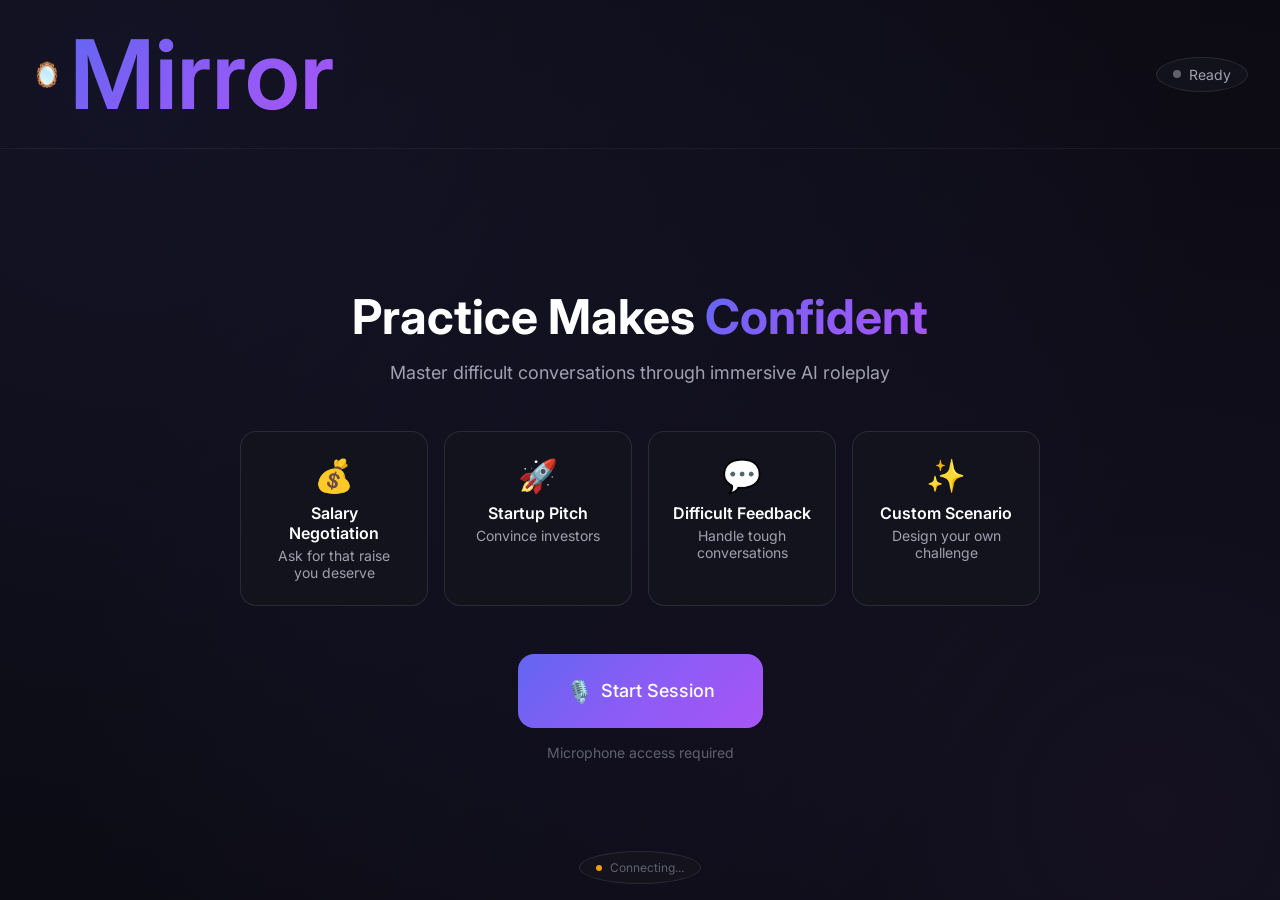
==== self-improving/static/index.html @ 4b2c6f61 "moved * self-improving/" ====
<!DOCTYPE html>
<html lang="en">
<head>
    <meta charset="UTF-8">
    <meta name="viewport" content="width=device-width, initial-scale=1.0">
    <title>The Mirror - Conversation Simulator</title>
    <meta name="description" content="Practice difficult conversations with AI-powered roleplay coaching">
    <link rel="preconnect" href="https://fonts.googleapis.com">
    <link rel="preconnect" href="https://fonts.gstatic.com" crossorigin>
    <link href="https://fonts.googleapis.com/css2?family=Inter:wght@300;400;500;600;700&display=swap" rel="stylesheet">
    <link rel="stylesheet" href="css/style.css">
</head>
<body>
    <div class="app">
        <!-- Header -->
        <header class="header">
            <div class="logo">
                <span class="logo-icon">🪞</span>
                <span class="logo-text">Mirror</span>
            </div>
            <div class="session-indicator" id="sessionIndicator">
                <span class="phase-dot"></span>
                <span class="phase-text">Ready</span>
            </div>
        </header>

        <!-- Main Content -->
        <main class="main">
            <!-- Welcome Screen -->
            <section class="screen welcome-screen active" id="welcomeScreen">
                <div class="welcome-content">
                    <h1 class="welcome-title">Practice Makes <span class="gradient-text">Confident</span></h1>
                    <p class="welcome-subtitle">Master difficult conversations through immersive AI roleplay</p>
                    
                    <div class="scenario-cards">
                        <div class="scenario-card" data-scenario="salary">
                            <span class="scenario-icon">💰</span>
                            <h3>Salary Negotiation</h3>
                            <p>Ask for that raise you deserve</p>
                        </div>
                        <div class="scenario-card" data-scenario="pitch">
                            <span class="scenario-icon">🚀</span>
                            <h3>Startup Pitch</h3>
                            <p>Convince investors</p>
                        </div>
                        <div class="scenario-card" data-scenario="difficult">
                            <span class="scenario-icon">💬</span>
                            <h3>Difficult Feedback</h3>
                            <p>Handle tough conversations</p>
                        </div>
                        <div class="scenario-card" data-scenario="custom">
                            <span class="scenario-icon">✨</span>
                            <h3>Custom Scenario</h3>
                            <p>Design your own challenge</p>
                        </div>
                    </div>

                    <button class="btn btn-primary btn-large" id="startBtn">
                        <span class="btn-icon">🎙️</span>
                        Start Session
                    </button>
                    
                    <p class="permission-note">Microphone access required</p>
                </div>
            </section>

            <!-- Simulation Screen -->
            <section class="screen simulation-screen" id="simulationScreen">
                <div class="simulation-container">
                    <!-- AI Avatar -->
                    <div class="avatar-container">
                        <div class="avatar" id="aiAvatar">
                            <div class="avatar-ring"></div>
                            <div class="avatar-inner">
                                <span class="avatar-emoji" id="avatarEmoji">🎭</span>
                            </div>
                        </div>
                        <div class="character-name" id="characterName">The Mirror</div>
                    </div>

                    <!-- Audio Visualizer -->
                    <div class="audio-visualizer" id="audioVisualizer">
                        <div class="visualizer-bar"></div>
                        <div class="visualizer-bar"></div>
                        <div class="visualizer-bar"></div>
                        <div class="visualizer-bar"></div>
                        <div class="visualizer-bar"></div>
                    </div>

                    <!-- Status Indicator -->
                    <div class="status-indicator" id="statusIndicator">
                        <span class="status-text">Listening...</span>
                    </div>

                    <!-- Transcript (optional display) -->
                    <div class="transcript" id="transcript">
                        <div class="transcript-content"></div>
                    </div>
                </div>

                <!-- Control Bar -->
                <div class="control-bar">
                    <button class="control-btn control-pause" id="pauseBtn" title="Pause">
                        <span class="control-icon">⏸️</span>
                    </button>
                    <button class="control-btn control-mic" id="micBtn" title="Mute">
                        <span class="control-icon">🎙️</span>
                    </button>
                    <button class="control-btn control-end" id="endBtn" title="End Simulation">
                        <span class="control-icon">⏹️</span>
                    </button>
                </div>
            </section>

            <!-- Debrief Screen -->
            <section class="screen debrief-screen" id="debriefScreen">
                <div class="debrief-container">
                    <h2 class="debrief-title">Session Complete</h2>
                    <div class="debrief-content" id="debriefContent">
                        <p>Your coach is preparing feedback...</p>
                    </div>
                    <button class="btn btn-primary" id="newSessionBtn">
                        <span class="btn-icon">🔄</span>
                        Start New Session
                    </button>
                </div>
            </section>
        </main>

        <!-- Connection Status -->
        <div class="connection-status" id="connectionStatus">
            <span class="connection-dot"></span>
            <span class="connection-text">Connecting...</span>
        </div>
    </div>

    <script src="js/audio-processor.js" type="module"></script>
    <script src="js/app.js" type="module"></script>
</body>
</html>
---- self-improving/static/css/style.css ----
/* ============================================
   The Mirror - Conversation Simulator Styles
   ============================================ */

:root {
    /* Colors */
    --bg-primary: #0a0a0f;
    --bg-secondary: #12121a;
    --bg-tertiary: #1a1a25;
    --bg-glass: rgba(20, 20, 30, 0.8);
    
    --text-primary: #ffffff;
    --text-secondary: #a0a0b0;
    --text-muted: #606070;
    
    --accent-primary: #6366f1;
    --accent-secondary: #8b5cf6;
    --accent-gradient: linear-gradient(135deg, #6366f1, #8b5cf6, #a855f7);
    
    --success: #22c55e;
    --warning: #f59e0b;
    --danger: #ef4444;
    
    /* Spacing */
    --space-xs: 0.25rem;
    --space-sm: 0.5rem;
    --space-md: 1rem;
    --space-lg: 1.5rem;
    --space-xl: 2rem;
    --space-2xl: 3rem;
    --space-3xl: 4rem;
    
    /* Typography */
    --font-family: 'Inter', -apple-system, BlinkMacSystemFont, sans-serif;
    --font-size-xs: 0.75rem;
    --font-size-sm: 0.875rem;
    --font-size-md: 1rem;
    --font-size-lg: 1.125rem;
    --font-size-xl: 1.5rem;
    --font-size-2xl: 2rem;
    --font-size-3xl: 3rem;
    
    /* Transitions */
    --transition-fast: 150ms ease;
    --transition-normal: 300ms ease;
    --transition-slow: 500ms ease;
    
    /* Borders */
    --radius-sm: 0.5rem;
    --radius-md: 0.75rem;
    --radius-lg: 1rem;
    --radius-xl: 1.5rem;
    --radius-full: 50%;
}

/* Reset */
*, *::before, *::after {
    box-sizing: border-box;
    margin: 0;
    padding: 0;
}

html {
    font-size: 16px;
    -webkit-font-smoothing: antialiased;
    -moz-osx-font-smoothing: grayscale;
}

body {
    font-family: var(--font-family);
    background: var(--bg-primary);
    color: var(--text-primary);
    min-height: 100vh;
    overflow-x: hidden;
}

/* App Container */
.app {
    min-height: 100vh;
    display: flex;
    flex-direction: column;
    position: relative;
}

/* Background Effects */
.app::before {
    content: '';
    position: fixed;
    top: -50%;
    left: -50%;
    width: 200%;
    height: 200%;
    background: radial-gradient(circle at 30% 30%, rgba(99, 102, 241, 0.1) 0%, transparent 50%),
                radial-gradient(circle at 70% 70%, rgba(139, 92, 246, 0.08) 0%, transparent 50%);
    pointer-events: none;
    z-index: 0;
}

/* Header */
.header {
    display: flex;
    justify-content: space-between;
    align-items: center;
    padding: var(--space-md) var(--space-xl);
    position: relative;
    z-index: 10;
    border-bottom: 1px solid rgba(255, 255, 255, 0.05);
}

.logo {
    display: flex;
    align-items: center;
    gap: var(--space-sm);
}

.logo-icon {
    font-size: var(--font-size-xl);
}

.logo-text {
    font-size: 6rem;
    font-weight: 600;
    background: var(--accent-gradient);
    -webkit-background-clip: text;
    -webkit-text-fill-color: transparent;
    background-clip: text;
}

.session-indicator {
    display: flex;
    align-items: center;
    gap: var(--space-sm);
    padding: var(--space-sm) var(--space-md);
    background: var(--bg-glass);
    border-radius: var(--radius-full);
    border: 1px solid rgba(255, 255, 255, 0.1);
    backdrop-filter: blur(10px);
}

.phase-dot {
    width: 8px;
    height: 8px;
    border-radius: var(--radius-full);
    background: var(--text-muted);
    transition: var(--transition-normal);
}

.phase-dot.active {
    background: var(--success);
    box-shadow: 0 0 10px var(--success);
}

.phase-dot.recording {
    background: var(--danger);
    animation: pulse 1.5s ease-in-out infinite;
}

.phase-text {
    font-size: var(--font-size-sm);
    color: var(--text-secondary);
}

/* Main Content */
.main {
    flex: 1;
    display: flex;
    align-items: center;
    justify-content: center;
    position: relative;
    z-index: 5;
    padding: var(--space-xl);
}

/* Screens */
.screen {
    display: none;
    width: 100%;
    max-width: 800px;
    animation: fadeIn 0.5s ease;
}

.screen.active {
    display: block;
}

@keyframes fadeIn {
    from { opacity: 0; transform: translateY(20px); }
    to { opacity: 1; transform: translateY(0); }
}

/* Welcome Screen */
.welcome-content {
    text-align: center;
}

.welcome-title {
    font-size: var(--font-size-3xl);
    font-weight: 700;
    margin-bottom: var(--space-md);
    line-height: 1.2;
}

.gradient-text {
    background: var(--accent-gradient);
    -webkit-background-clip: text;
    -webkit-text-fill-color: transparent;
    background-clip: text;
}

.welcome-subtitle {
    font-size: var(--font-size-lg);
    color: var(--text-secondary);
    margin-bottom: var(--space-2xl);
}

/* Scenario Cards */
.scenario-cards {
    display: grid;
    grid-template-columns: repeat(auto-fit, minmax(160px, 1fr));
    gap: var(--space-md);
    margin-bottom: var(--space-2xl);
}

.scenario-card {
    background: var(--bg-glass);
    border: 1px solid rgba(255, 255, 255, 0.1);
    border-radius: var(--radius-lg);
    padding: var(--space-lg);
    cursor: pointer;
    transition: var(--transition-normal);
    backdrop-filter: blur(10px);
}

.scenario-card:hover {
    border-color: var(--accent-primary);
    transform: translateY(-4px);
    box-shadow: 0 10px 40px rgba(99, 102, 241, 0.2);
}

.scenario-card.selected {
    border-color: var(--accent-primary);
    background: rgba(99, 102, 241, 0.1);
}

.scenario-icon {
    font-size: 2rem;
    display: block;
    margin-bottom: var(--space-sm);
}

.scenario-card h3 {
    font-size: var(--font-size-md);
    font-weight: 600;
    margin-bottom: var(--space-xs);
}

.scenario-card p {
    font-size: var(--font-size-sm);
    color: var(--text-secondary);
}

/* Buttons */
.btn {
    display: inline-flex;
    align-items: center;
    justify-content: center;
    gap: var(--space-sm);
    padding: var(--space-md) var(--space-xl);
    font-family: var(--font-family);
    font-size: var(--font-size-md);
    font-weight: 500;
    border: none;
    border-radius: var(--radius-lg);
    cursor: pointer;
    transition: var(--transition-normal);
}

.btn-primary {
    background: var(--accent-gradient);
    color: white;
}

.btn-primary:hover {
    transform: translateY(-2px);
    box-shadow: 0 10px 30px rgba(99, 102, 241, 0.4);
}

.btn-large {
    padding: var(--space-lg) var(--space-2xl);
    font-size: var(--font-size-lg);
}

.btn-icon {
    font-size: 1.2em;
}

.permission-note {
    margin-top: var(--space-md);
    font-size: var(--font-size-sm);
    color: var(--text-muted);
}

/* Simulation Screen */
.simulation-container {
    display: flex;
    flex-direction: column;
    align-items: center;
    justify-content: center;
    min-height: 60vh;
}

/* Avatar */
.avatar-container {
    text-align: center;
    margin-bottom: var(--space-xl);
}

.avatar {
    position: relative;
    width: 150px;
    height: 150px;
    margin: 0 auto var(--space-md);
}

.avatar-ring {
    position: absolute;
    inset: 0;
    border-radius: var(--radius-full);
    border: 3px solid transparent;
    background: var(--accent-gradient) border-box;
    -webkit-mask: linear-gradient(#fff 0 0) padding-box, linear-gradient(#fff 0 0);
    mask: linear-gradient(#fff 0 0) padding-box, linear-gradient(#fff 0 0);
    -webkit-mask-composite: xor;
    mask-composite: exclude;
}

.avatar.speaking .avatar-ring {
    animation: speakingPulse 1s ease-in-out infinite;
}

@keyframes speakingPulse {
    0%, 100% { transform: scale(1); opacity: 1; }
    50% { transform: scale(1.1); opacity: 0.7; }
}

.avatar-inner {
    position: absolute;
    inset: 8px;
    background: var(--bg-secondary);
    border-radius: var(--radius-full);
    display: flex;
    align-items: center;
    justify-content: center;
}

.avatar-emoji {
    font-size: 4rem;
}

.character-name {
    font-size: var(--font-size-xl);
    font-weight: 600;
    color: var(--text-primary);
}

/* Audio Visualizer */
.audio-visualizer {
    display: flex;
    gap: 6px;
    align-items: center;
    justify-content: center;
    height: 60px;
    margin-bottom: var(--space-lg);
}

.visualizer-bar {
    width: 6px;
    height: 20px;
    background: var(--accent-primary);
    border-radius: var(--radius-sm);
    transition: height 0.1s ease;
}

.audio-visualizer.active .visualizer-bar {
    animation: visualizerBounce 0.5s ease-in-out infinite;
}

.audio-visualizer.active .visualizer-bar:nth-child(1) { animation-delay: 0s; }
.audio-visualizer.active .visualizer-bar:nth-child(2) { animation-delay: 0.1s; }
.audio-visualizer.active .visualizer-bar:nth-child(3) { animation-delay: 0.2s; }
.audio-visualizer.active .visualizer-bar:nth-child(4) { animation-delay: 0.1s; }
.audio-visualizer.active .visualizer-bar:nth-child(5) { animation-delay: 0s; }

@keyframes visualizerBounce {
    0%, 100% { height: 20px; }
    50% { height: 50px; }
}

/* Status Indicator */
.status-indicator {
    padding: var(--space-sm) var(--space-lg);
    background: var(--bg-glass);
    border-radius: var(--radius-full);
    border: 1px solid rgba(255, 255, 255, 0.1);
    margin-bottom: var(--space-xl);
}

.status-text {
    font-size: var(--font-size-sm);
    color: var(--text-secondary);
}

/* Transcript */
.transcript {
    max-width: 600px;
    max-height: 200px;
    overflow-y: auto;
    padding: var(--space-md);
    background: var(--bg-glass);
    border-radius: var(--radius-lg);
    border: 1px solid rgba(255, 255, 255, 0.05);
    display: none;
}

.transcript.visible {
    display: block;
}

.transcript-content {
    font-size: var(--font-size-sm);
    color: var(--text-secondary);
    line-height: 1.6;
}

/* Control Bar */
.control-bar {
    display: flex;
    justify-content: center;
    gap: var(--space-md);
    padding: var(--space-lg);
    margin-top: var(--space-xl);
}

.control-btn {
    width: 60px;
    height: 60px;
    border-radius: var(--radius-full);
    border: none;
    background: var(--bg-glass);
    border: 1px solid rgba(255, 255, 255, 0.1);
    cursor: pointer;
    transition: var(--transition-normal);
    display: flex;
    align-items: center;
    justify-content: center;
    backdrop-filter: blur(10px);
}

.control-btn:hover {
    background: var(--bg-tertiary);
    transform: scale(1.1);
}

.control-icon {
    font-size: 1.5rem;
}

.control-end {
    background: rgba(239, 68, 68, 0.1);
    border-color: rgba(239, 68, 68, 0.3);
}

.control-end:hover {
    background: rgba(239, 68, 68, 0.2);
}

.control-mic.muted {
    background: rgba(239, 68, 68, 0.2);
}

/* Debrief Screen */
.debrief-container {
    text-align: center;
    max-width: 600px;
    margin: 0 auto;
}

.debrief-title {
    font-size: var(--font-size-2xl);
    margin-bottom: var(--space-xl);
}

.debrief-content {
    background: var(--bg-glass);
    border: 1px solid rgba(255, 255, 255, 0.1);
    border-radius: var(--radius-lg);
    padding: var(--space-xl);
    margin-bottom: var(--space-xl);
    text-align: left;
    line-height: 1.8;
}

.debrief-content h3 {
    color: var(--accent-primary);
    margin-top: var(--space-lg);
    margin-bottom: var(--space-sm);
}

.debrief-content h3:first-child {
    margin-top: 0;
}

/* Connection Status */
.connection-status {
    position: fixed;
    bottom: var(--space-md);
    left: 50%;
    transform: translateX(-50%);
    display: flex;
    align-items: center;
    gap: var(--space-sm);
    padding: var(--space-sm) var(--space-md);
    background: var(--bg-glass);
    border-radius: var(--radius-full);
    border: 1px solid rgba(255, 255, 255, 0.1);
    font-size: var(--font-size-xs);
    color: var(--text-muted);
    backdrop-filter: blur(10px);
    z-index: 100;
    opacity: 1;
    transition: var(--transition-normal);
}

.connection-status.hidden {
    opacity: 0;
    pointer-events: none;
}

.connection-dot {
    width: 6px;
    height: 6px;
    border-radius: var(--radius-full);
    background: var(--warning);
}

.connection-status.connected .connection-dot {
    background: var(--success);
}

.connection-status.error .connection-dot {
    background: var(--danger);
}

/* Animations */
@keyframes pulse {
    0%, 100% { opacity: 1; }
    50% { opacity: 0.5; }
}

/* Responsive */
@media (max-width: 768px) {
    .welcome-title {
        font-size: var(--font-size-2xl);
    }
    
    .scenario-cards {
        grid-template-columns: repeat(2, 1fr);
    }
    
    .avatar {
        width: 120px;
        height: 120px;
    }
    
    .avatar-emoji {
        font-size: 3rem;
    }
}

@media (max-width: 480px) {
    .header {
        padding: var(--space-sm) var(--space-md);
    }
    
    .main {
        padding: var(--space-md);
    }
    
    .scenario-cards {
        grid-template-columns: 1fr;
    }
    
    .control-btn {
        width: 50px;
        height: 50px;
    }
}
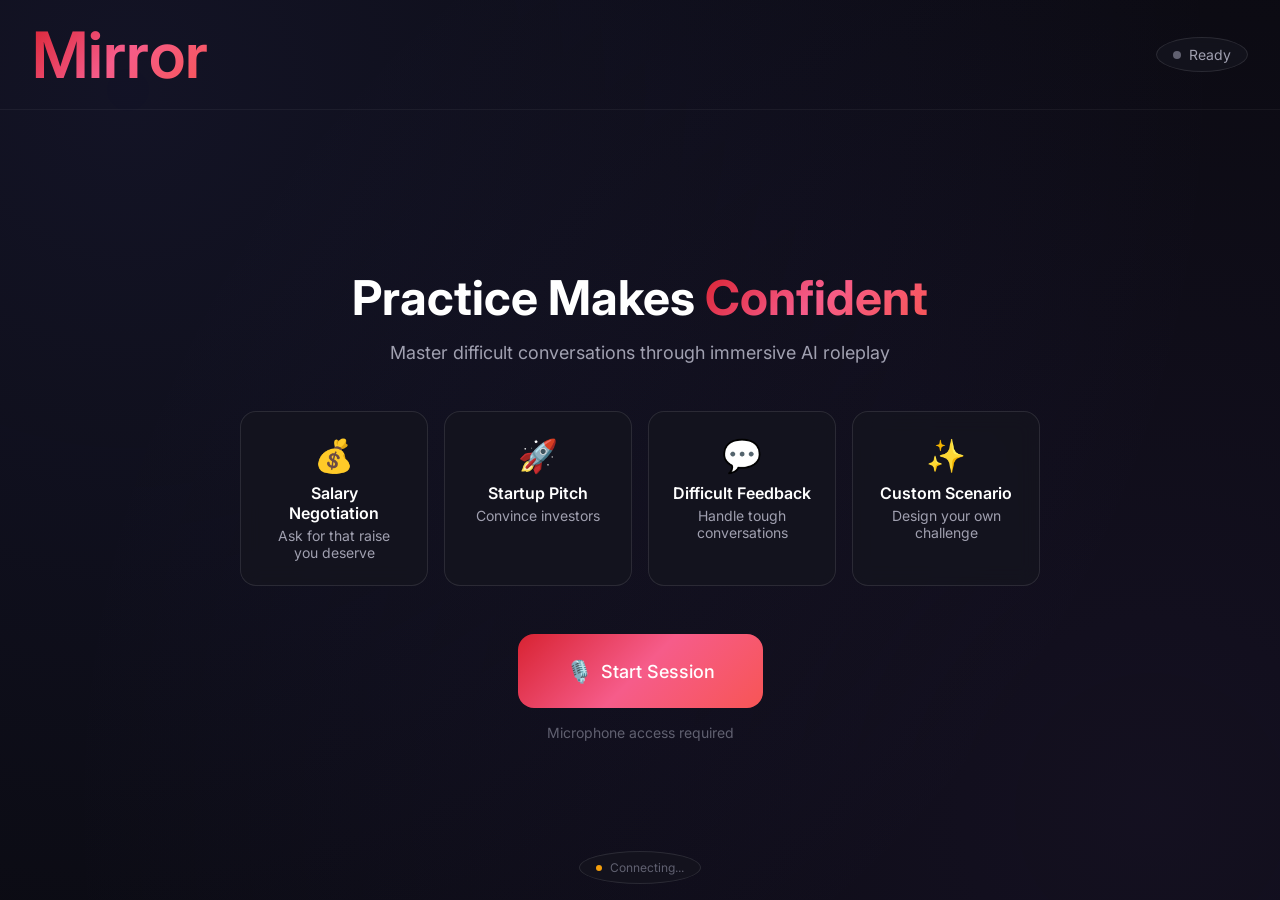
==== commit 0776ecab: "initfive" ====
--- a/self-improving/static/index.html
+++ b/self-improving/static/index.html
@@ -15,7 +15,6 @@
         <!-- Header -->
         <header class="header">
             <div class="logo">
-                <span class="logo-icon">🪞</span>
                 <span class="logo-text">Mirror</span>
             </div>
             <div class="session-indicator" id="sessionIndicator">
--- a/self-improving/static/css/style.css
+++ b/self-improving/static/css/style.css
@@ -13,9 +13,9 @@
     --text-secondary: #a0a0b0;
     --text-muted: #606070;
     
-    --accent-primary: #6366f1;
-    --accent-secondary: #8b5cf6;
-    --accent-gradient: linear-gradient(135deg, #6366f1, #8b5cf6, #a855f7);
+    --accent-primary: #e63e4c;
+    --accent-secondary: #ee305f;
+    --accent-gradient: linear-gradient(135deg, #d82332, #f65c8a, #f75555);
     
     --success: #22c55e;
     --warning: #f59e0b;
@@ -118,7 +118,7 @@
 }
 
 .logo-text {
-    font-size: 6rem;
+    font-size: 4rem;
     font-weight: 600;
     background: var(--accent-gradient);
     -webkit-background-clip: text;
@@ -205,6 +205,7 @@
     -webkit-background-clip: text;
     -webkit-text-fill-color: transparent;
     background-clip: text;
+
 }
 
 .welcome-subtitle {
